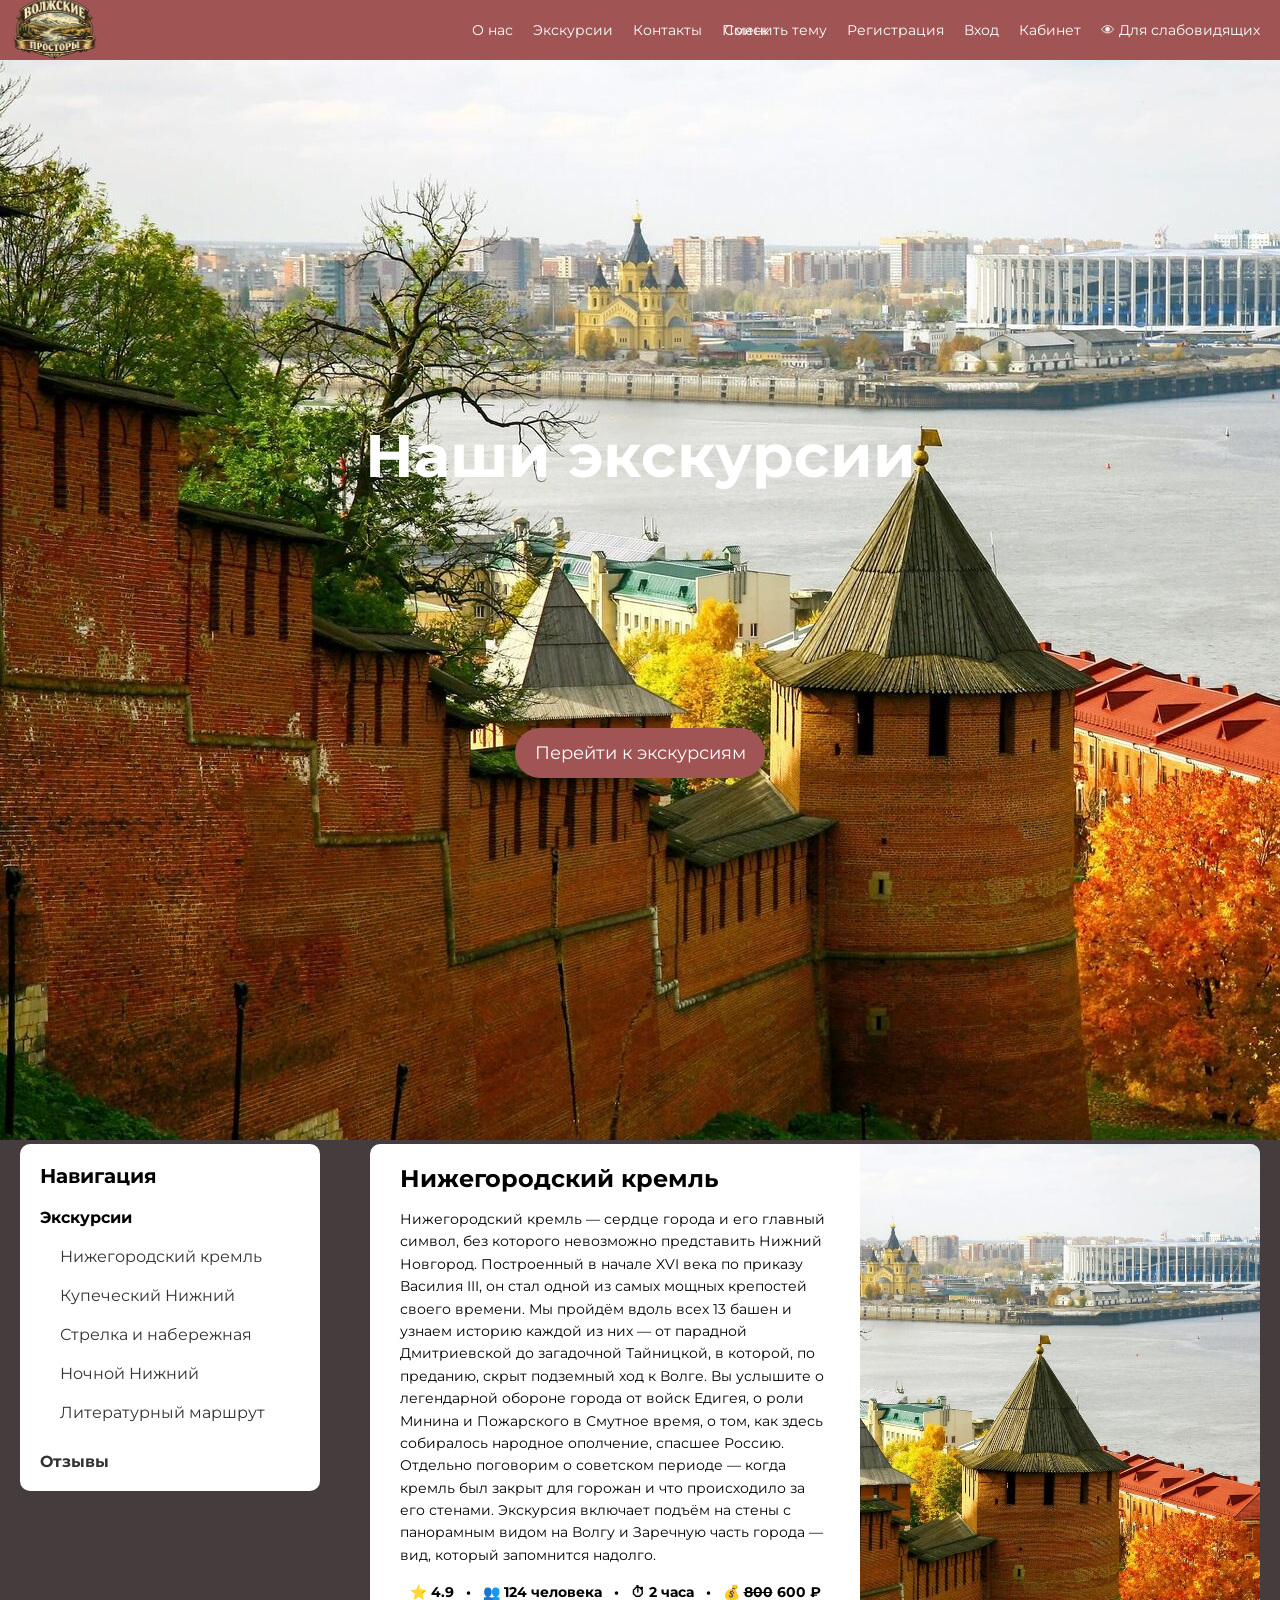
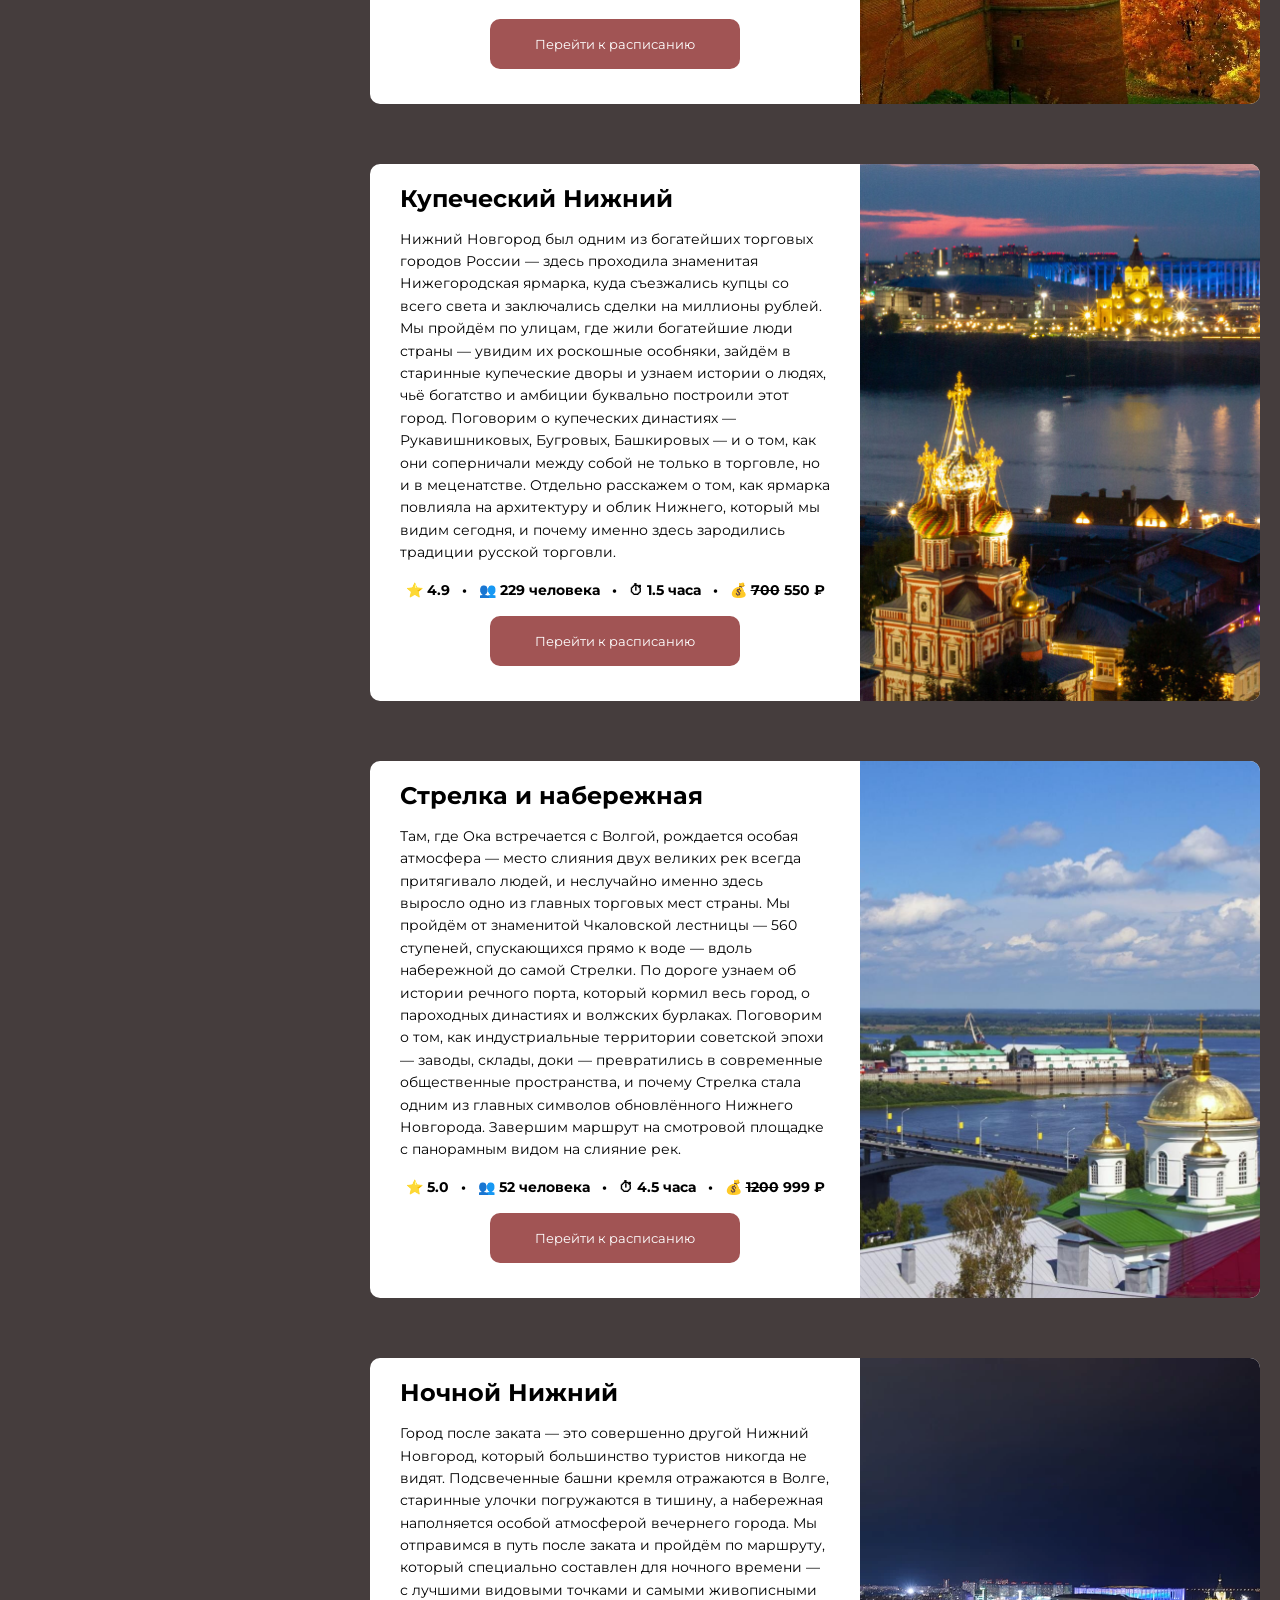
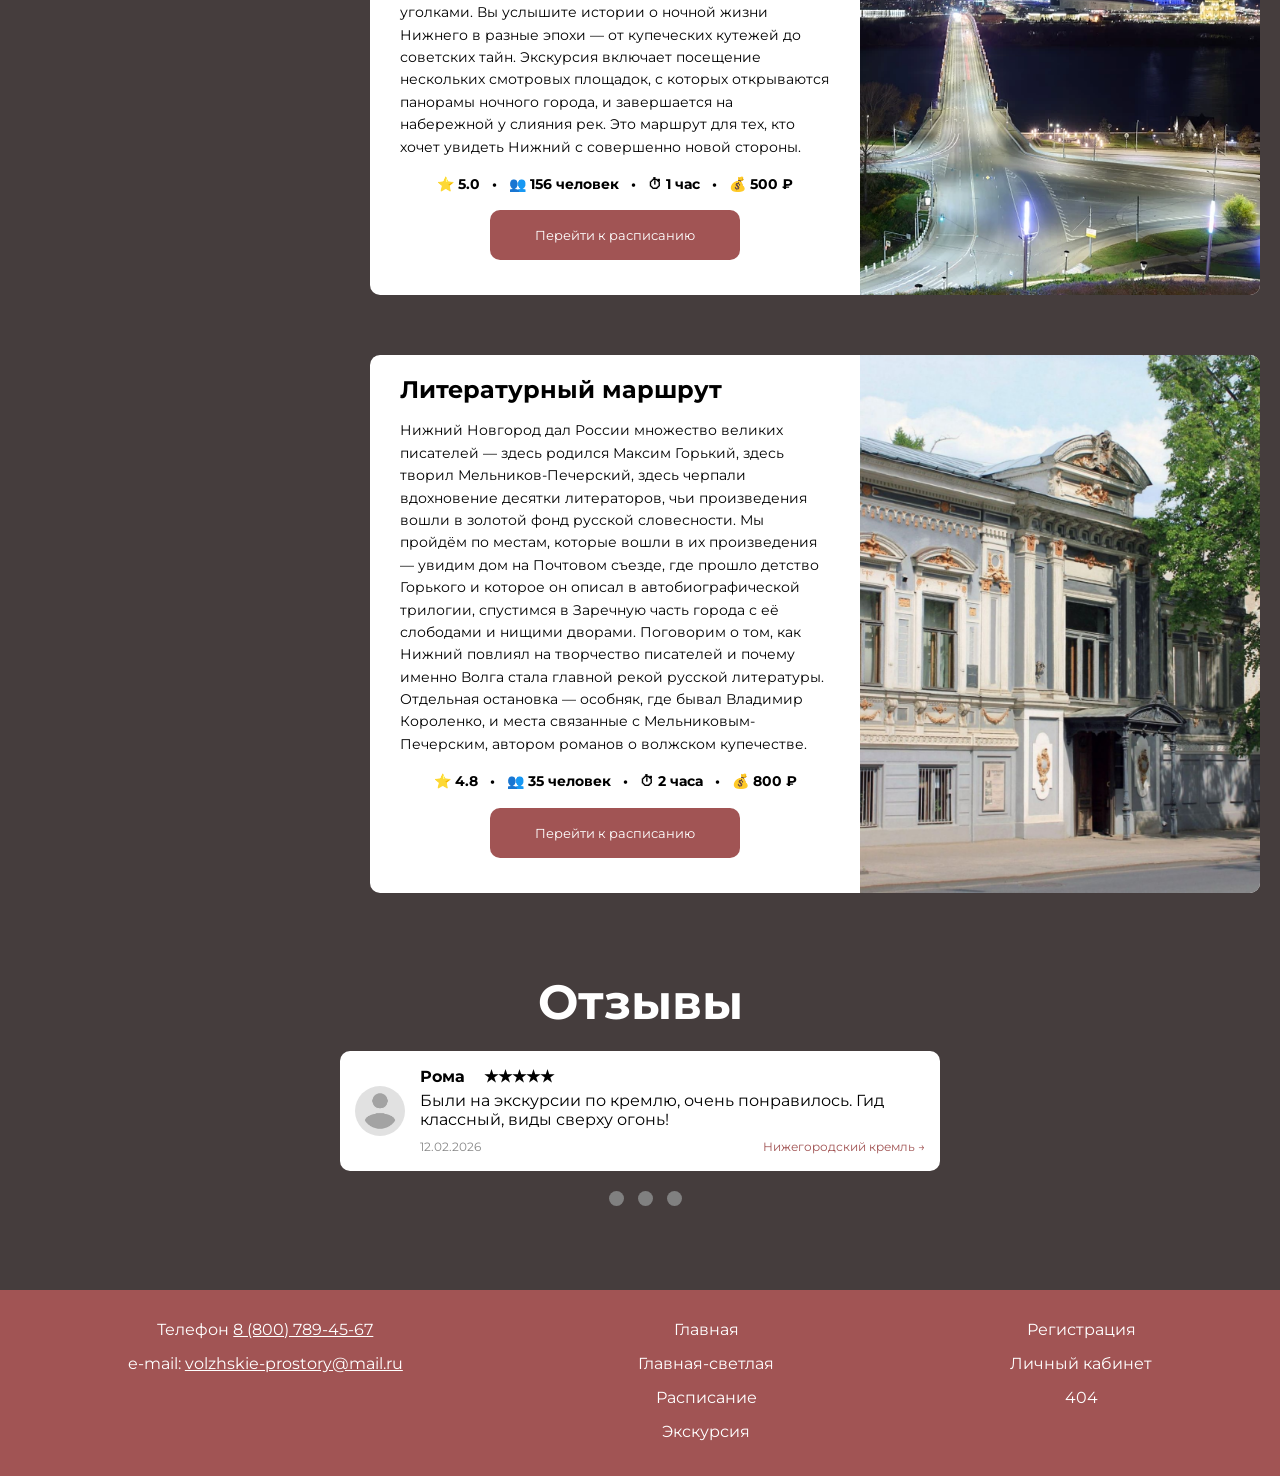
==== tour.html @ debf5abe "Картинки, стили, горящие путевки, версия для слабовидящих" ====
<!DOCTYPE html>
<html lang="ru">

<head>
    <meta charset="UTF-8">
    <meta name="viewport" content="width=device-width, initial-scale=1.0">
    <title>Экскурсии — Волжские просторы</title>
    <link rel="stylesheet" href="css/style.css">
    <link rel="stylesheet" href="css/header.css">
    <link rel="stylesheet" href="css/footer.css">
    <link rel="stylesheet" href="css/tours.css">
    <link rel="stylesheet" href="css/main.css">
    <link rel="stylesheet" href="css/sliders.css">
    <link rel="stylesheet" href="css/responsive.css">
    <link rel="stylesheet" href="css/accessibility.css">
    <link rel="stylesheet" href="css/print.css">
</head>

<body bgcolor="#453d3d">
    <header>
        <div class="headerleft">
            <a class="headerbtn" href="index.html"><img src="img/logo.png" alt="logo" class="logo"></a>
        </div>
        <div class="header_nav">
            <a class="headerbtn" href="index.html#about_us">О нас</a>
            <a class="headerbtn" href="tour.html">Экскурсии</a>
            <a class="headerbtn" href="#contacts">Контакты</a>
            <a class="headerbtn" href="index.html#search">Поиск</a>
        </div>
        <div class="header_right">
            <a class="headerbtn" href="index-light.html">Сменить тему</a>
            <a class="headerbtn" href="registration.html">Регистрация</a>
            <a class="headerbtn" href="login.html">Вход</a>
            <a class="headerbtn" href="account.html">Кабинет</a>
            <a class="headerbtn accessible_btn" href="#" onclick="toggleAccessibility(); return false;">👁 Для слабовидящих</a>
        </div>
        <a class="burger_btn" href="#" onclick="toggleMenu(); return false;">☰</a>
    </header>

    <div class="mobile_menu" id="mobile_menu">
        <a href="index.html#about_us">О нас</a>
        <a href="tour.html">Экскурсии</a>
        <a href="#contacts">Контакты</a>
        <a href="index.html#search">Поиск</a>
        <a href="index-light.html">Сменить тему</a>
        <a href="registration.html">Регистрация</a>
        <a href="login.html">Вход</a>
        <a href="account.html">Кабинет</a>
        <a class="accessible_btn_mobile" href="#" onclick="toggleAccessibility(); return false;">👁 Для слабовидящих</a>
    </div>

    <div class="hero">
        <img src="img/2.jpg">
        <h1 class="about">Наши экскурсии</h1>
        <a href="#tours"><button class="to_trips_btn">Перейти к экскурсиям</button></a>
    </div>

    <section id="tours">
        <div class="tours_container">
            <div class="navigation">
                <h3>Навигация</h3>
                <span>Экскурсии</span>
                <a href="#tour1" class="tour_link">Нижегородский кремль</a>
                <a href="#tour2" class="tour_link">Купеческий Нижний</a>
                <a href="#tour3" class="tour_link">Стрелка и набережная</a>
                <a href="#tour4" class="tour_link">Ночной Нижний</a>
                <a href="#tour5" class="tour_link">Литературный маршрут</a>
                <a href="#reviews" class="review_link">Отзывы</a>
            </div>

            <div class="tour_cards">
                <section id="tour1">
                    <div class="tour_card">
                        <div class="text_container">
                            <h2>Нижегородский кремль</h2>
                            <span>Нижегородский кремль — сердце города и его главный символ, без которого невозможно представить Нижний Новгород. Построенный в начале XVI века по приказу Василия III, он стал одной из самых мощных крепостей своего времени. Мы пройдём вдоль всех 13 башен и узнаем историю каждой из них — от парадной Дмитриевской до загадочной Тайницкой, в которой, по преданию, скрыт подземный ход к Волге. Вы услышите о легендарной обороне города от войск Едигея, о роли Минина и Пожарского в Смутное время, о том, как здесь собиралось народное ополчение, спасшее Россию. Отдельно поговорим о советском периоде — когда кремль был закрыт для горожан и что происходило за его стенами. Экскурсия включает подъём на стены с панорамным видом на Волгу и Заречную часть города — вид, который запомнится надолго.</span>
                            <div class="tour_info">
                                <span>⭐ 4.9</span>
                                <span>•</span>
                                <span>👥 124 человека</span>
                                <span>•</span>
                                <span>⏱ 2 часа</span>
                                <span>•</span>
                                <span>💰 <s>800</s> 600 ₽</span>
                            </div>
                            <div class="btn_container">
                                <a href="schedule.html"><button>Перейти к расписанию</button></a>
                            </div>
                        </div>
                        <div class="img_container">
                            <img src="img/2.jpg">
                        </div>
                    </div>
                    <div class="print_review">
                        <p><b>Отзыв:</b></p>
                        <p>«Потрясающая экскурсия по кремлю! Гид рассказывал так увлекательно, что два часа пролетели незаметно. Особенно впечатлил подъём на стены — вид на Волгу просто невероятный.» — Анна Петрова, 12.02.2026</p>
                    </div>
                </section>
                <section id="tour2">
                    <div class="tour_card">
                        <div class="text_container">
                            <h2>Купеческий Нижний</h2>
                            <span>Нижний Новгород был одним из богатейших торговых городов России — здесь проходила знаменитая Нижегородская ярмарка, куда съезжались купцы со всего света и заключались сделки на миллионы рублей. Мы пройдём по улицам, где жили богатейшие люди страны — увидим их роскошные особняки, зайдём в старинные купеческие дворы и узнаем истории о людях, чьё богатство и амбиции буквально построили этот город. Поговорим о купеческих династиях — Рукавишниковых, Бугровых, Башкировых — и о том, как они соперничали между собой не только в торговле, но и в меценатстве. Отдельно расскажем о том, как ярмарка повлияла на архитектуру и облик Нижнего, который мы видим сегодня, и почему именно здесь зародились традиции русской торговли.</span>
                            <div class="tour_info">
                                <span>⭐ 4.9</span>
                                <span>•</span>
                                <span>👥 229 человека</span>
                                <span>•</span>
                                <span>⏱ 1.5 часа</span>
                                <span>•</span>
                                <span>💰 <s>700</s> 550 ₽</span>
                            </div>
                            <div class="btn_container">
                                <a href="schedule.html"><button>Перейти к расписанию</button></a>
                            </div>
                        </div>
                        <div class="img_container">
                            <img src="img/3.jpg">
                        </div>
                    </div>
                    <div class="print_review">
                        <p><b>Отзыв:</b></p>
                        <p>«Очень понравилась экскурсия «Купеческий Нижний». Узнал много нового о купеческих династиях, было интересно гулять по старинным улочкам.» — Дмитрий Козлов, 28.01.2026</p>
                    </div>
                </section>
                <section id="tour3">
                    <div class="tour_card">
                        <div class="text_container">
                            <h2>Стрелка и набережная</h2>
                            <span>Там, где Ока встречается с Волгой, рождается особая атмосфера — место слияния двух великих рек всегда притягивало людей, и неслучайно именно здесь выросло одно из главных торговых мест страны. Мы пройдём от знаменитой Чкаловской лестницы — 560 ступеней, спускающихся прямо к воде — вдоль набережной до самой Стрелки. По дороге узнаем об истории речного порта, который кормил весь город, о пароходных династиях и волжских бурлаках. Поговорим о том, как индустриальные территории советской эпохи — заводы, склады, доки — превратились в современные общественные пространства, и почему Стрелка стала одним из главных символов обновлённого Нижнего Новгорода. Завершим маршрут на смотровой площадке с панорамным видом на слияние рек.</span>
                            <div class="tour_info">
                                <span>⭐ 5.0</span>
                                <span>•</span>
                                <span>👥 52 человека</span>
                                <span>•</span>
                                <span>⏱ 4.5 часа</span>
                                <span>•</span>
                                <span>💰 <s>1200</s> 999 ₽</span>
                            </div>
                            <div class="btn_container">
                                <a href="schedule.html"><button>Перейти к расписанию</button></a>
                            </div>
                        </div>
                        <div class="img_container">
                            <img src="img/1.jpeg">
                        </div>
                    </div>
                    <div class="print_review">
                        <p><b>Отзыв:</b></p>
                        <p>«Невероятная прогулка! Стрелка оставила незабываемые впечатления, особенно панорама на слияние рек.» — Елена Смирнова, 05.03.2026</p>
                    </div>
                </section>
                <section id="tour4">
                    <div class="tour_card">
                        <div class="text_container">
                            <h2>Ночной Нижний</h2>
                            <span>Город после заката — это совершенно другой Нижний Новгород, который большинство туристов никогда не видят. Подсвеченные башни кремля отражаются в Волге, старинные улочки погружаются в тишину, а набережная наполняется особой атмосферой вечернего города. Мы отправимся в путь после заката и пройдём по маршруту, который специально составлен для ночного времени — с лучшими видовыми точками и самыми живописными уголками. Вы услышите истории о ночной жизни Нижнего в разные эпохи — от купеческих кутежей до советских тайн. Экскурсия включает посещение нескольких смотровых площадок, с которых открываются панорамы ночного города, и завершается на набережной у слияния рек. Это маршрут для тех, кто хочет увидеть Нижний с совершенно новой стороны.</span>
                            <div class="tour_info">
                                <span>⭐ 5.0</span>
                                <span>•</span>
                                <span>👥 156 человек</span>
                                <span>•</span>
                                <span>⏱ 1 час</span>
                                <span>•</span>
                                <span>💰 500 ₽</span>
                            </div>
                            <div class="btn_container">
                                <a href="schedule.html"><button>Перейти к расписанию</button></a>
                            </div>
                        </div>
                        <div class="img_container">
                            <img src="img/4.webp">
                        </div>
                    </div>
                    <div class="print_review">
                        <p><b>Отзыв:</b></p>
                        <p>«Ночная экскурсия — это нечто особенное! Город в подсветке выглядит волшебно.» — Елена Смирнова, 05.03.2026</p>
                    </div>
                </section>
                <section id="tour5">
                    <div class="tour_card">
                        <div class="text_container">
                            <h2>Литературный маршрут</h2>
                            <span>Нижний Новгород дал России множество великих писателей — здесь родился Максим Горький, здесь творил Мельников-Печерский, здесь черпали вдохновение десятки литераторов, чьи произведения вошли в золотой фонд русской словесности. Мы пройдём по местам, которые вошли в их произведения — увидим дом на Почтовом съезде, где прошло детство Горького и которое он описал в автобиографической трилогии, спустимся в Заречную часть города с её слободами и нищими дворами. Поговорим о том, как Нижний повлиял на творчество писателей и почему именно Волга стала главной рекой русской литературы. Отдельная остановка — особняк, где бывал Владимир Короленко, и места связанные с Мельниковым-Печерским, автором романов о волжском купечестве.</span>
                            <div class="tour_info">
                                <span>⭐ 4.8</span>
                                <span>•</span>
                                <span>👥 35 человек</span>
                                <span>•</span>
                                <span>⏱ 2 часа</span>
                                <span>•</span>
                                <span>💰 800 ₽</span>
                            </div>
                            <div class="btn_container">
                                <a href="schedule.html"><button>Перейти к расписанию</button></a>
                            </div>
                        </div>
                        <div class="img_container">
                            <img src="img/5.jpeg">
                        </div>
                    </div>
                    <div class="print_review">
                        <p><b>Отзыв:</b></p>
                        <p>«Прекрасный маршрут для любителей литературы! Чувствуешь историю на каждом шагу.» — Дмитрий Козлов, 28.01.2026</p>
                    </div>
                </section>
            </div>
        </div>
    </section>

    <section id="reviews">
        <div class="reviews">
            <h1>Отзывы</h1>
            <div class="reviews_slider">
                <input type="radio" name="reviews_radio" id="review1" class="slider_radio" checked>
                <input type="radio" name="reviews_radio" id="review2" class="slider_radio">
                <input type="radio" name="reviews_radio" id="review3" class="slider_radio">
                <div class="reviews_slides">
                    <div class="review_slide">
                        <img src="img/avatar.jpg" alt="Аватар">
                        <div class="review_text">
                            <div class="review_header">
                                <span>Рома</span>
                                <span>★★★★★</span>
                            </div>
                            <span>Были на экскурсии по кремлю, очень понравилось. Гид классный, виды сверху огонь!</span>
                            <div class="review_footer">
                                <span class="review_date">12.02.2026</span>
                                <a href="#tour1">Нижегородский кремль →</a>
                            </div>
                        </div>
                    </div>
                    <div class="review_slide">
                        <img src="img/avatar.jpg" alt="Аватар">
                        <div class="review_text">
                            <div class="review_header">
                                <span>Дима</span>
                                <span>★★★★☆</span>
                            </div>
                            <span>Ходили на «Купеческий Нижний». Прикольно было по старым улицам гулять. Хочу ещё на ночную.</span>
                            <div class="review_footer">
                                <span class="review_date">28.01.2026</span>
                                <a href="#tour2">Купеческий Нижний →</a>
                            </div>
                        </div>
                    </div>
                    <div class="review_slide">
                        <img src="img/avatar.jpg" alt="Аватар">
                        <div class="review_text">
                            <div class="review_header">
                                <span>Егор</span>
                                <span>★★★★★</span>
                            </div>
                            <span>Ночная экскурсия топ! Город в подсветке вообще другой. Точно ещё приду.</span>
                            <div class="review_footer">
                                <span class="review_date">05.03.2026</span>
                                <a href="#tour4">Ночной Нижний →</a>
                            </div>
                        </div>
                    </div>
                </div>
                <div class="controls">
                    <label for="review1"></label>
                    <label for="review2"></label>
                    <label for="review3"></label>
                </div>
            </div>
        </div>
    </section>

    <section id="contacts">
        <footer>
            <div class="footer_container">
                <div class="footer_column1">
                    <span>Телефон <a href="tel:88007894567" style="color:white">8 (800) 789-45-67</a></span>
                    <span>e-mail: <a href="mailto:volzhskie-prostory@mail.ru" style="color:white">volzhskie-prostory@mail.ru</a></span>
                </div>
                <div class="footer_column2">
                    <a href="index.html">Главная</a>
                    <a href="index-light.html">Главная-светлая</a>
                    <a href="schedule.html">Расписание</a>
                    <a href="tour.html">Экскурсия</a>
                </div>
                <div class="footer_column3">
                    <a href="registration.html">Регистрация</a>
                    <a href="account.html">Личный кабинет</a>
                    <a href="404.html">404</a>
                </div>
            </div>
        </footer>
    </section>
    <script src="js/accessibility.js"></script>
    <script src="js/mobile_menu.js"></script>
</body>

</html>
---- css/style.css ----
@font-face {
  font-family: 'Montserrat';
  src: url('../fonts/Montserrat-Regular.ttf') format('truetype');
  font-weight: 400;
}

@font-face {
  font-family: 'Montserrat';
  src: url('../fonts/Montserrat-Bold.ttf') format('truetype');
  font-weight: 700;
}

html {
  scroll-behavior: smooth;
}

* {
  box-sizing: border-box;
  margin: 0;
  padding: 0;
}

body {
  font-family: 'Montserrat', sans-serif;
  font-weight: 400;
  background-color: #453d3d;
}

button {
  background-color: rgb(161, 84, 84);
  border-radius: 10px;
  height: 50px;
  width: 290px;
  color: white;
  border: 0;
  cursor: pointer;
  font-family: 'Montserrat', sans-serif;
  transition: background-color 0.3s;
}

button:hover {
  background-color: #c0392b;
}

h1 {
  color: white;
  font-size: 48px;
  text-align: center;
}

a {
  transition: opacity 0.3s;
}

a:hover {
  opacity: 0.8;
}
---- css/header.css ----
header {
  display: flex;
  justify-content: space-between;
  align-items: center;
  background-color: rgb(161, 84, 84);
  height: 60px;
  width: 100%;
  padding: 0 10px;
  position: sticky;
  top: 0;
  z-index: 100;
}

header .headerbtn:first-child {
  margin-left: -30px;
}

.headerbtn {
  border: none;
  color: white;
  cursor: pointer;
  margin-left: 10px;
  margin-right: 10px;
  text-decoration: none;
  font-size: 14px;
}


.header_nav {
  position: absolute;
  left: 50%;
  transform: translateX(-50%);
  display: flex;
  align-items: center;
}

.header_right {
  display: flex;
  align-items: center;
}

.burger_btn {
  display: none;
  color: white;
  font-size: 28px;
  text-decoration: none;
  padding: 5px 10px;
}

.mobile_menu {
  display: none;
  flex-direction: column;
  background-color: rgb(161, 84, 84);
  padding: 15px 20px;
  position: sticky;
  top: 60px;
  z-index: 99;
}

.mobile_menu.open {
  display: flex;
}

.mobile_menu a {
  color: white;
  text-decoration: none;
  padding: 10px 0;
  border-bottom: 1px solid rgba(255, 255, 255, 0.2);
}

header img {
  margin-top: 2px;
  width: 150px;
  height: 100px;
}
---- css/footer.css ----
footer {
  background-color: rgb(161, 84, 84);
  color: white;
  padding: 10px;
  width: 100%;
}

.footer_container {
  padding-top: 20px;
  padding-bottom: 20px;
  text-align: center;
  display: flex;
  justify-content: space-around;
}

.footer_column1 {
  display: flex;
  flex-direction: column;
  justify-content: flex-start;
  gap: 15px;
  margin-bottom: 5px;
}

.footer_column2 {
  display: flex;
  flex-direction: column;
  justify-content: flex-start;
  gap: 15px;
  margin-bottom: 5px;
}

.footer_column2 a {
  color: white;
  text-decoration: none;
}

.footer_column2 a:hover {
  text-decoration: underline;
}

.footer_column3 {
  display: flex;
  flex-direction: column;
  justify-content: flex-start;
  gap: 15px;
  margin-bottom: 5px;
}

.footer_column3 a {
  color: white;
  text-decoration: none;
}

.footer_column3 a:hover {
  text-decoration: underline;
}
---- css/tours.css ----
.tours_container {
    display: flex;
    gap: 50px;
    width: 100%;
    padding: 0 20px;
}

.navigation {
    display: flex;
    flex-direction: column;
    gap: 20px;
    text-align: left;
    border-radius: 10px;
    width: 300px;
    min-width: 250px;
    background-color: white;
    position: sticky;
    top: 80px;
    padding: 20px;
    height: fit-content;
}

.navigation h3 {
    font-size: 20px;
    font-weight: bold;
}

.navigation span {
    font-size: 16px;
    font-weight: bold;
}

.tour_link {
    text-decoration: none;
    margin-left: 20px;
    color: #333;
}

.tour_link:hover {
    color: rgb(161, 84, 84);
}

.review_link {
    text-decoration: none;
    margin-top: 10px;
    font-size: 16px;
    font-weight: bold;
    color: #333;
}

.tour_cards {
    display: flex;
    flex-direction: column;
    flex: 1;
    gap: 60px;
}

.tour_card {
    display: flex;
    flex-direction: row;
    background-color: white;
    border-radius: 10px;
    overflow: hidden;
}

.tour_card img {
    height: 100%;
    width: 400px;
    object-fit: cover;
    flex-shrink: 0;
}

.text_container h2 {
    margin-bottom: 15px;
}

.text_container {
    display: flex;
    flex-direction: column;
    flex: 1;
    padding: 20px 30px;
}

.text_container span {
    font-size: 14px;
    line-height: 1.6;
}

.tour_info {
    display: flex;
    flex-direction: row;
    justify-content: center;
    gap: 12px;
    margin-top: 15px;
    font-weight: bold;
    font-size: 14px;
}

.btn_container {
    display: flex;
    flex-direction: row;
    justify-content: center;
    gap: 50px;
    margin-top: auto;
    margin-bottom: 15px;
    padding-top: 15px;
}

.btn_container button {
    width: 250px;
}

.img_container {
    margin-left: auto;
}
---- css/main.css ----
.hero {
    position: relative;
}

.hero h1 {
    color: white;
    position: absolute;
    font-size: 60px;
    top: 50%;
    left: 50%;
    transform: translate(-50%, -180%);
    width: 80%;
    padding: 20px;
    text-align: center;
}

.hero_logo {
    position: absolute;
    top: 35%;
    left: 50%;
    transform: translate(-50%, -60%);
    width: 50%;
    height: auto;
    z-index: 2;
    filter: none;
}

.hero span {
    color: white;
    position: absolute;
    font-size: 22px;
    top: 50%;
    left: 50%;
    transform: translate(-50%, -60%);
    width: 70%;
    padding: 20px;
    text-align: center;
    animation: fadeUp 1s ease 0.3s both;
}

.hero div {
    display: flex;
    gap: 50px;
    color: white;
    position: absolute;
    font-size: 22px;
    top: 70%;
    left: 50%;
    transform: translate(-50%, 60%);
    width: 70%;
    text-align: center;
    justify-content: center;
    font-weight: 700;
}

.hero_background {
    filter: brightness(40%);
    width: 100%;
    height: calc(100vh - 60px);
    object-fit: cover;
}

.to_trips_btn {
    position: absolute;
    top: 57%;
    left: 50%;
    transform: translate(-50%, 100%);
    background-color: rgb(161, 84, 84);
    border-radius: 30px;
    border: none;
    font-size: large;
    color: white;
    height: 50px;
    width: 250px;
}

.about_us h1 {
    font-size: 48px;
    color: white;
    text-align: center;
    margin-bottom: 30px;
}

#about_us {
    padding: 60px 0;
}

.about_us_content {
    display: flex;
    flex-direction: column;
    align-items: center;
    gap: 30px;
    max-width: 1200px;
    margin: 0 auto;
    padding: 0 20px;
}

.about_us_img {
    width: 100%;
}

.about_us_img img {
    width: 100%;
    height: 350px;
    object-fit: cover;
    border-radius: 16px;
}

.about_us_container {
    display: flex;
    justify-content: center;
    gap: 30px;
    flex-wrap: wrap;
    width: 100%;
}

.about_us_card {
    display: flex;
    flex-direction: column;
    gap: 20px;
    text-align: center;
    width: 250px;
    background: rgba(255, 255, 255, 0.05);
    border: 1px solid rgba(255, 255, 255, 0.15);
    border-radius: 16px;
    color: white;
    padding: 30px;
    transition: transform 0.3s;
}

.about_us_card:hover {
    transform: translateY(-5px);
}

.about_us_card h2 {
    font-size: 20px;
    width: 100%;
    text-align: center;
}

.welcome_section {
    max-width: 900px;
    margin: 0 auto;
    padding: 60px 30px;
    text-align: center;
    color: white;
}

#hot_trips {
    padding: 60px 0;
}

#trips {
    padding: 60px 0;
}

.welcome_section h1 {
    margin-bottom: 25px;
}

.welcome_section p {
    font-size: 16px;
    line-height: 1.8;
    color: rgba(255, 255, 255, 0.85);
}

.trips_container {
    display: grid;
    grid-template-columns: repeat(3, 1fr);
    gap: 30px;
    max-width: 1100px;
    margin: 50px auto 100px;
    padding: 0 20px;
}

.trips_container img {
    height: 200px;
    width: 100%;
    object-fit: cover;
    border-radius: 10px 10px 0 0;
}

.trip_card {
    display: flex;
    flex-direction: column;
    background: rgba(255, 255, 255, 0.05);
    border: 1px solid rgba(255, 255, 255, 0.15);
    border-radius: 10px;
    color: white;
    padding: 5px;
    transition: transform 0.3s;
}

.trip_card:hover {
    transform: translateY(-5px);
}

.trip_card h2 {
    padding: 10px;
    font-size: 18px;
}

.trip_card span {
    padding: 10px;
    font-size: 14px;
}

.trip_card a {
    margin-top: auto;
}

.trip_card button {
    width: 100%;
    border-radius: 0 0 10px 10px;
}

.card_info {
    display: flex;
    gap: 20px;
    padding: 10px;
    font-weight: bold;
    font-size: 14px;
    margin-top: auto;
}

.search_section {
    max-width: 700px;
    margin: 0 auto;
    padding: 60px 20px;
    text-align: center;
}

#reviews {
    padding: 20px 0;
}

#auth {
    padding: 20px 0;
}

#subscribe {
    padding: 20px 0;
}

.search_section h1 {
    margin-bottom: 30px;
}

.search_form {
    display: flex;
    gap: 10px;
    justify-content: center;
}

.search_form input {
    flex: 1;
    height: 50px;
    border-radius: 10px;
    border: none;
    padding: 0 15px;
    font-size: 16px;
    font-family: 'Montserrat', sans-serif;
}

.search_form button {
    width: 150px;
}

.auth_section {
    max-width: 400px;
    margin: 0 auto;
    padding: 60px 20px;
    text-align: center;
}

.auth_section h1 {
    margin-bottom: 25px;
    font-size: 32px;
}

.auth_form {
    background: linear-gradient(135deg, rgb(161, 84, 84) 100%, rgb(254, 219, 219) 10%);
    border-radius: 20px;
    padding: 30px;
    border: 1px solid rgba(0, 0, 0, 0.3);
}

.auth_form input {
    width: 100%;
    height: 40px;
    margin-top: 15px;
    font-size: 16px;
    border: none;
    border-radius: 5px;
    padding-left: 10px;
    font-family: 'Montserrat', sans-serif;
}

.auth_form .submit_btn {
    margin-top: 20px;
    height: 45px;
    width: 100%;
    border-radius: 7px;
    display: block;
    cursor: pointer;
}

.forgot_link {
    display: block;
    margin-top: 15px;
    color: white;
    font-size: 14px;
}

.subscribe_section {
    max-width: 500px;
    margin: 0 auto;
    padding: 60px 20px;
    text-align: center;
    color: white;
}

.subscribe_section h1 {
    margin-bottom: 10px;
    font-size: 32px;
}

.subscribe_section>p {
    color: rgba(255, 255, 255, 0.7);
    margin-bottom: 25px;
}

.subscribe_form {
    display: flex;
    flex-direction: column;
    gap: 15px;
    align-items: center;
}

.subscribe_form input[type="email"] {
    width: 100%;
    height: 45px;
    border-radius: 10px;
    border: none;
    padding: 0 15px;
    font-size: 16px;
    font-family: 'Montserrat', sans-serif;
}

.subscribe_checkbox {
    display: flex;
    align-items: center;
    gap: 10px;
    font-size: 13px;
}

.subscribe_checkbox input {
    width: 18px;
    height: 18px;
}

.subscribe_form .submit_btn {
    width: 200px;
    height: 45px;
    border-radius: 10px;
}

.slider_rating {
    font-size: 14px;
    margin-top: 5px;
    margin-bottom: 10px;
}

.review_footer {
    display: flex;
    justify-content: space-between;
    align-items: center;
    margin-top: 5px;
    font-size: 12px;
}

.review_date {
    color: #888;
}

.review_footer a {
    color: rgb(161, 84, 84);
    text-decoration: none;
    font-size: 12px;
}

.review_footer a:hover {
    text-decoration: underline;
}
---- css/sliders.css ----
.hot_trips h1 {
    font-size: 48px;
    color: white;
    text-align: center;
}

.hot_trips_slider {
    width: 900px;
    max-width: 100%;
    margin: 0 auto;
    overflow: hidden;
}

.hot_trips_slides {
    display: flex;
    width: 300%;
    transition: transform 1s ease;
}

.hot_trips_slide {
    width: calc(100% / 6);
    flex-shrink: 0;
}

.hot_trips_slide img {
    height: 540px;
    width: 100%;
    object-fit: cover;
    display: block;
}

.hot_trip_block {
    display: flex;
    flex-direction: column;
    align-items: flex-start;
    background: white;
    height: 540px;
    padding: 40px;
    color: black;
    box-sizing: border-box;
    width: calc(100% / 6);
    flex-shrink: 0;
}

.hot_trip_block button {
    background-color: rgb(161, 84, 84);
    border-radius: 10px;
    height: 50px;
    width: 200px;
    color: white;
}

.hot_trip_block h2 {
    margin-bottom: 10px;
    font-size: 22px;
}

.hot_trip_block a {
    margin-top: auto;
}

.hot_trip_block p {
    margin-top: 10px;
    margin-bottom: 10px;
    line-height: 1.6;
    font-size: 14px;
}

.hot_section {
    display: flex;
    flex-direction: column;
    align-items: center;
    gap: 12px;
    margin-bottom: 30px;
}

.hot_section span {
    color: white;
    font-weight: bold;
    font-size: 20px;
}

.hot_badge {
    background: linear-gradient(90deg, #c0392b, #e74c3c);
    color: white;
    padding: 8px 50px;
    width: auto;
    margin-bottom: 10px;
    border-radius: 20px;
    font-size: 50px;
    font-weight: bold;
}

.timer_block {
    display: flex;
    margin-top: 20px;
    align-items: center;
    gap: 12px;
}

.timer_label {
    font-size: 14px;
    color: rgba(255,255,255,0.7);
}

.timer_digits {
    display: flex;
    align-items: center;
    gap: 6px;
}

.timer_unit {
    display: flex;
    flex-direction: column;
    align-items: center;
    background: rgba(255,255,255,0.1);
    border-radius: 8px;
    padding: 8px 14px;
    min-width: 50px;
}

.timer_unit span:first-child {
    font-size: 28px;
    font-weight: bold;
    color: white;
    line-height: 1;
}

.timer_unit_label {
    font-size: 8px;
    color: rgba(255,255,255,0.6);
    margin-top: 2px;
}

.timer_sep {
    font-size: 24px;
    font-weight: bold;
    color: white;
    margin-bottom: 12px;
}

.slider_radio {
    display: none;
}

#hot_trips_slide1:checked ~ .hot_trips_slides {
    transform: translateX(0%);
}

#hot_trips_slide2:checked ~ .hot_trips_slides {
    transform: translateX(-33.33%);
}

#hot_trips_slide3:checked ~ .hot_trips_slides {
    transform: translateX(-66.66%);
}

.reviews {
    display: flex;
    flex-direction: column;
    padding: 60px 0;
}

.reviews h1 {
    font-size: 48px;
    color: white;
    text-align: center;
    margin-bottom: 20px;
}

.reviews_slider {
    width: 600px;
    max-width: 100%;
    margin: 0 auto;
    overflow: hidden;
}

.reviews_slides {
    display: flex;
    width: 300%;
    transition: transform 1s ease;
}

.review_slide {
    display: flex;
    flex-direction: row;
    align-items: center;
    gap: 15px;
    width: calc(100% / 3);
    background-color: white;
    border-radius: 10px;
    min-height: 120px;
    padding: 15px;
    flex-shrink: 0;
    box-sizing: border-box;
}

.review_text {
    display: flex;
    flex-direction: column;
    gap: 5px;
    flex: 1;
}

.review_header span {
    margin-right: 15px;
    font-weight: bold;
}

.review_slide img {
    height: 50px;
    width: 50px;
    border-radius: 50%;
    object-fit: cover;
    flex-shrink: 0;
}

#review1:checked ~ .reviews_slides {
    transform: translateX(0);
}

#review2:checked ~ .reviews_slides {
    transform: translateX(-33.33%);
}

#review3:checked ~ .reviews_slides {
    transform: translateX(-66.66%);
}

.controls {
    text-align: center;
    margin-top: 10px;
}

.controls label {
    display: inline-block;
    width: 15px;
    height: 15px;
    background: grey;
    border-radius: 100%;
    margin-top: 10px;
    margin-left: 10px;
    cursor: pointer;
}

.controls label:hover {
    background: rgb(161, 84, 84);
}
---- css/responsive.css ----
@media screen and (max-width: 796px) {
    .header_nav,
    .header_right {
        display: none;
    }

    .burger_btn {
        display: block;
    }

    .hero h1 {
        font-size: 32px;
        transform: translate(-50%, -120%);
    }

    .hero span {
        font-size: 16px;
        transform: translate(-50%, -50%);
    }

    .hero div {
        font-size: 14px;
        gap: 15px;
        top: 75%;
        left: 50%;
        transform: translate(-50%, 0);
        flex-wrap: wrap;
        justify-content: center;
    }

    .about_us_content {
        flex-direction: column;
        align-items: center;
    }

    .about_us_img img {
        width: 100%;
        max-width: 350px;
        height: 250px;
    }

    .about_us_container {
        flex-direction: column;
        align-items: center;
    }

    .about_us_card {
        width: 90%;
    }

    .trips_container {
        grid-template-columns: 1fr;
        padding: 0 15px;
    }

    .hot_trips_slider {
        width: 100%;
    }

    .hot_trips_slides {
        width: 300%;
    }

    .hot_trip_block {
        padding: 20px;
        height: auto;
        min-height: 300px;
        width: calc(100% / 6);
    }

    .hot_trips_slide {
        width: calc(100% / 6);
    }

    .hot_trips_slide img {
        height: 300px;
        width: 100%;
        object-fit: cover;
    }

    .hot_badge {
        font-size: 28px;
        padding: 8px 25px;
    }

    .hot_section span {
        font-size: 16px;
        text-align: center;
        padding: 0 10px;
    }

    .timer_block {
        flex-direction: column;
    }

    .timer_digits {
        flex-wrap: wrap;
        justify-content: center;
    }

    .reviews_slider {
        width: 100%;
        padding: 0 10px;
        box-sizing: border-box;
    }

    .reviews_slides {
        width: 300%;
    }

    .review_slide {
        flex-direction: column;
        height: auto;
        padding: 15px;
    }

    .search_form {
        flex-direction: column;
    }

    .search_form button {
        width: 100%;
    }

    .tours_container {
        flex-direction: column;
        gap: 20px;
        padding: 0 10px;
    }

    .navigation {
        display: none;
    }

    .tour_card {
        flex-direction: column;
        width: 100%;
        height: auto;
    }

    .tour_card img {
        width: 100%;
        height: 250px;
        object-fit: cover;
    }

    .text_container {
        margin: 10px;
    }

    .schedule_wrapper {
        overflow-x: auto;
    }

    .footer_container {
        flex-direction: column;
        gap: 20px;
        align-items: center;
    }

    .form_container {
        width: 90%;
    }

    .account_section {
        flex-direction: column;
        align-items: center;
    }

    .account_form_container {
        width: 90%;
    }

    .auth_section {
        padding: 40px 15px;
    }

    .subscribe_section {
        padding: 40px 15px;
    }

    .welcome_section {
        padding: 40px 15px;
    }

    .accessible_btn_mobile {
        display: block;
        text-align: center;
        padding: 10px;
        background: rgba(255,255,255,0.1);
        border-radius: 5px;
        margin-top: 5px;
    }

    .schedule_booking {
        flex-direction: column;
        padding: 0 10px;
    }

    .schedule_booking button {
        width: 100%;
    }
}
---- css/accessibility.css ----
body.accessible {
    background-color: #fff !important;
    color: #000 !important;
    font-size: 20px !important;
}

body.accessible * {
    font-size: inherit !important;
    color: #000 !important;
    background-color: #fff !important;
    border-color: #000 !important;
    background-image: none !important;
}

body.accessible header {
    background-color: #000 !important;
}

body.accessible header * {
    color: #fff !important;
    background-color: #000 !important;
}

body.accessible footer {
    background-color: #000 !important;
}

body.accessible footer * {
    color: #fff !important;
    background-color: #000 !important;
}

body.accessible .hero img {
    filter: grayscale(100%) brightness(60%);
}

body.accessible .mobile_menu {
    background-color: #000 !important;
}

body.accessible .mobile_menu a {
    color: #fff !important;
    background-color: #000 !important;
}

body.accessible h1,
body.accessible h2,
body.accessible h3 {
    font-size: 28px !important;
}

body.accessible p,
body.accessible span,
body.accessible a,
body.accessible label,
body.accessible td,
body.accessible th {
    font-size: 20px !important;
}

body.accessible button {
    background-color: #000 !important;
    color: #fff !important;
    font-size: 20px !important;
    border: 2px solid #000 !important;
}

body.accessible input,
body.accessible select {
    font-size: 20px !important;
    border: 2px solid #000 !important;
}

body.accessible .about_us_card,
body.accessible .trip_card,
body.accessible .review_slide,
body.accessible .tour_card {
    border: 2px solid #000 !important;
}

body.accessible .hot_badge {
    background: #000 !important;
    color: #fff !important;
}

body.accessible .accessible_btn {
    text-decoration: underline;
}
---- css/print.css ----
@media print {
    header,
    footer,
    .navigation,
    .controls,
    .slider_radio,
    .btn_container,
    .burger_btn,
    .mobile_menu {
        display: none !important;
    }

    body {
        background-color: white !important;
        color: black !important;
    }

    * {
        color: black !important;
        background: white !important;
    }

    .tour_card {
        border: 1px solid #ccc !important;
        box-shadow: none !important;
    }

    .tour_card img {
        filter: grayscale(100%) !important;
    }

    h1, h2 {
        color: black !important;
    }

    .tour_info span {
        color: black !important;
    }

    .print_review {
        display: block !important;
        border: 1px solid #ccc;
        padding: 15px;
        margin-top: 20px;
    }
}

.print_review {
    display: none;
}
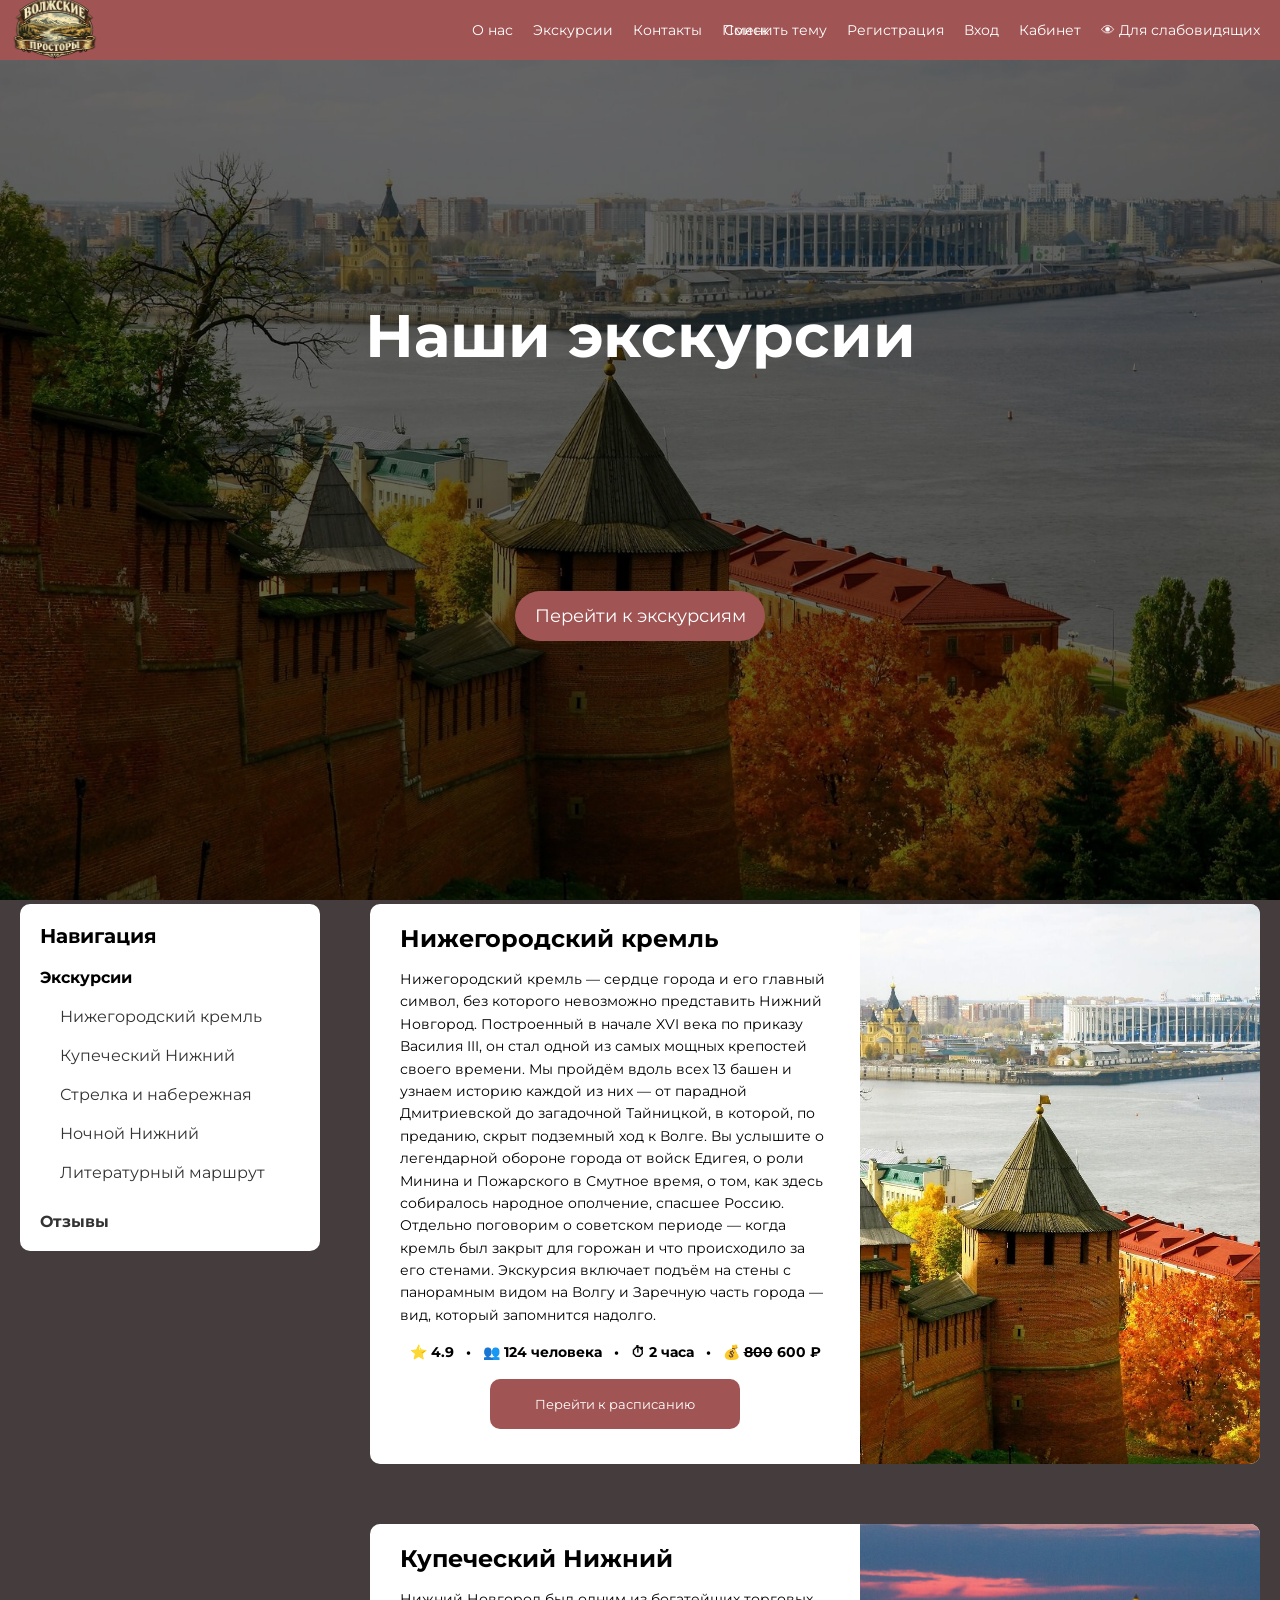
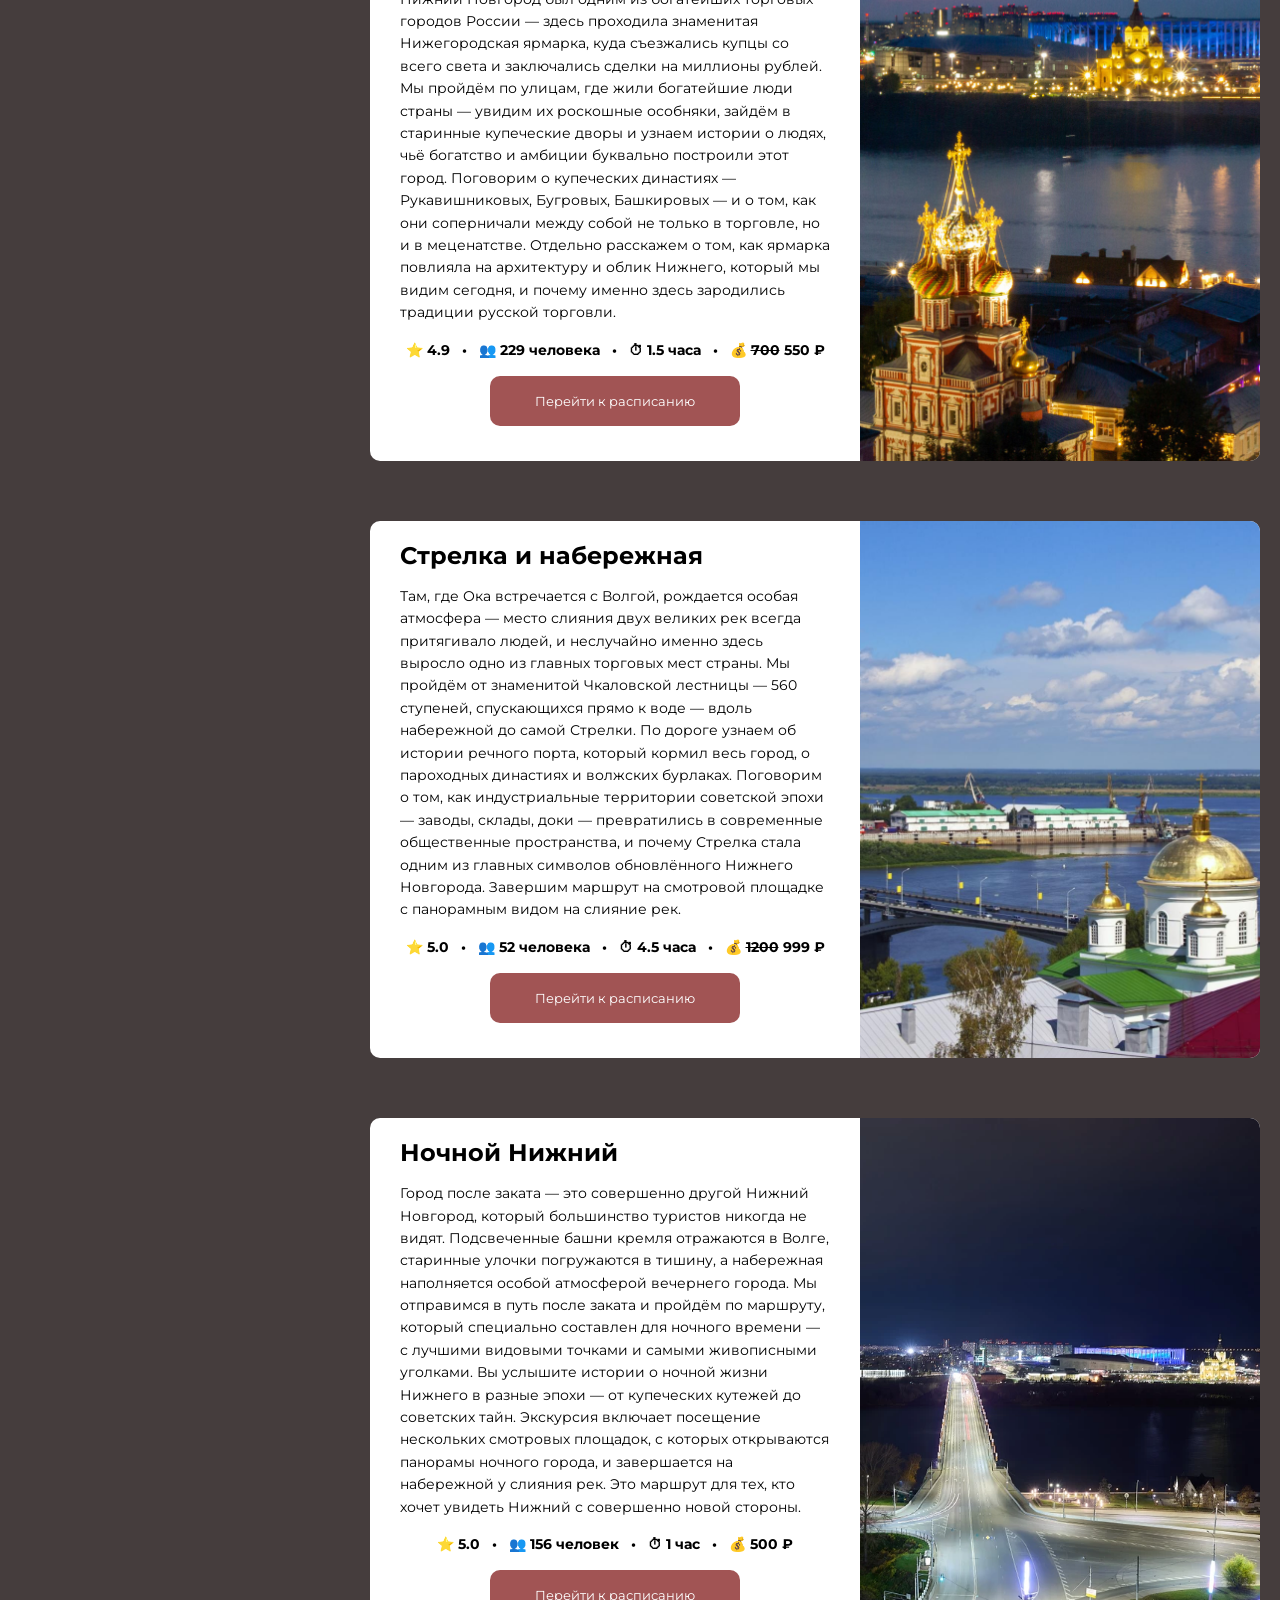
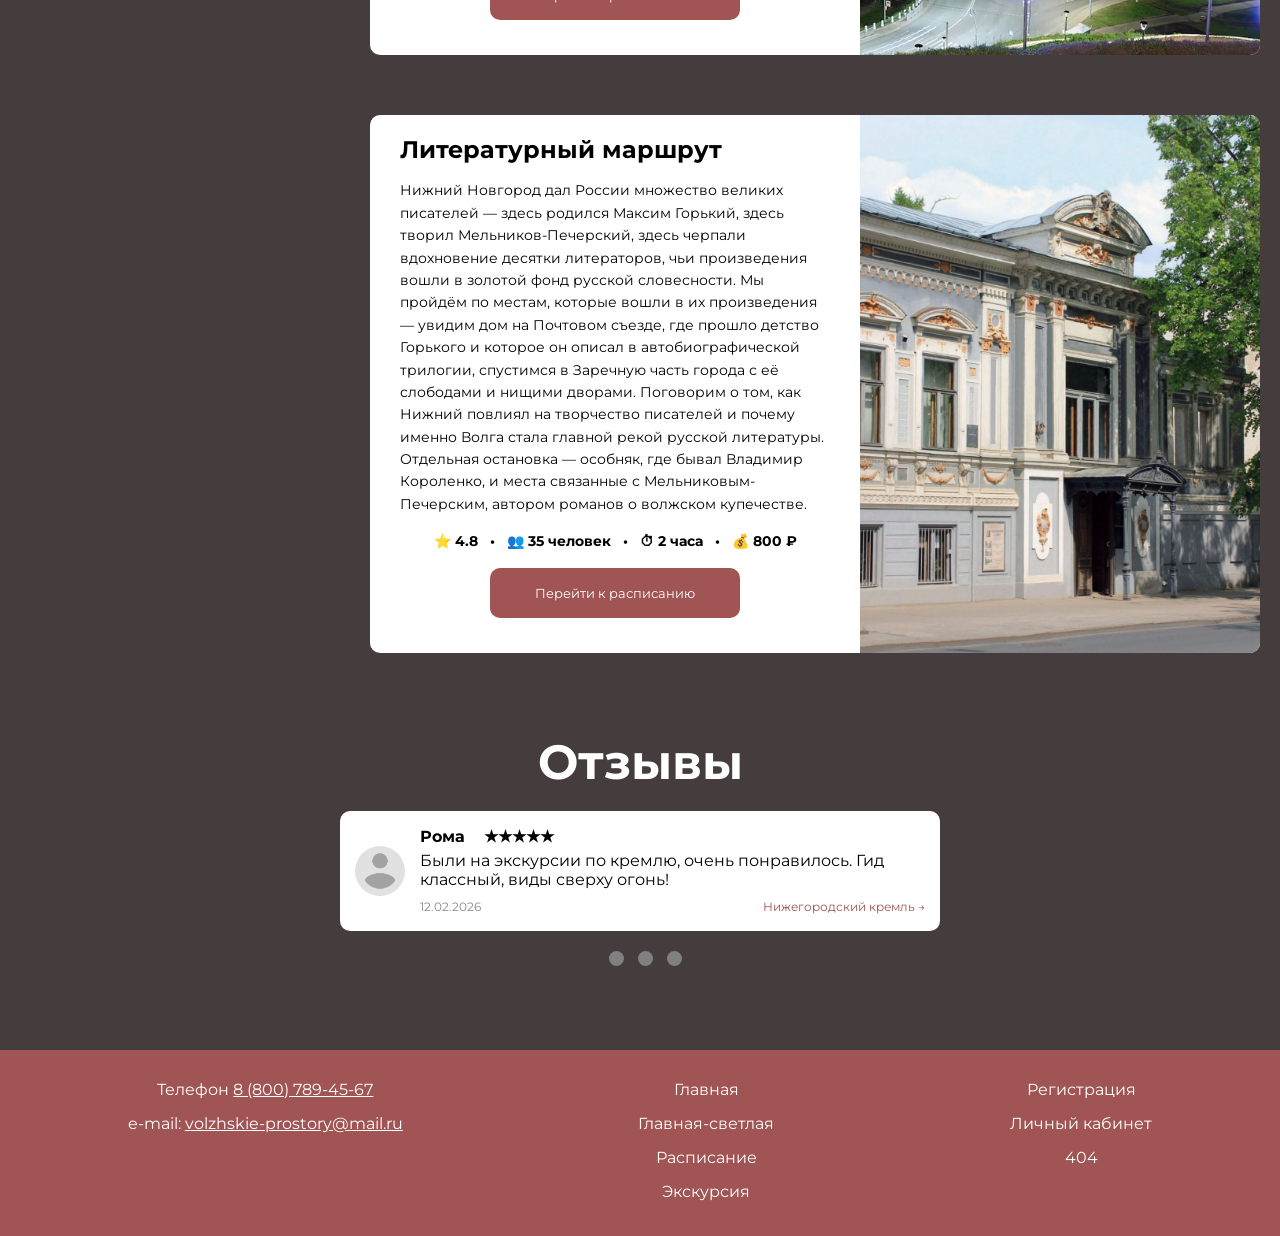
==== commit f9c00249: "tour.html hero background fix" ====
--- a/tour.html
+++ b/tour.html
@@ -32,7 +32,8 @@
             <a class="headerbtn" href="registration.html">Регистрация</a>
             <a class="headerbtn" href="login.html">Вход</a>
             <a class="headerbtn" href="account.html">Кабинет</a>
-            <a class="headerbtn accessible_btn" href="#" onclick="toggleAccessibility(); return false;">👁 Для слабовидящих</a>
+            <a class="headerbtn accessible_btn" href="#" onclick="toggleAccessibility(); return false;">👁 Для
+                слабовидящих</a>
         </div>
         <a class="burger_btn" href="#" onclick="toggleMenu(); return false;">☰</a>
     </header>
@@ -50,7 +51,7 @@
     </div>
 
     <div class="hero">
-        <img src="img/2.jpg">
+        <img src="img/2.jpg" class="hero_background">
         <h1 class="about">Наши экскурсии</h1>
         <a href="#tours"><button class="to_trips_btn">Перейти к экскурсиям</button></a>
     </div>
@@ -73,7 +74,16 @@
                     <div class="tour_card">
                         <div class="text_container">
                             <h2>Нижегородский кремль</h2>
-                            <span>Нижегородский кремль — сердце города и его главный символ, без которого невозможно представить Нижний Новгород. Построенный в начале XVI века по приказу Василия III, он стал одной из самых мощных крепостей своего времени. Мы пройдём вдоль всех 13 башен и узнаем историю каждой из них — от парадной Дмитриевской до загадочной Тайницкой, в которой, по преданию, скрыт подземный ход к Волге. Вы услышите о легендарной обороне города от войск Едигея, о роли Минина и Пожарского в Смутное время, о том, как здесь собиралось народное ополчение, спасшее Россию. Отдельно поговорим о советском периоде — когда кремль был закрыт для горожан и что происходило за его стенами. Экскурсия включает подъём на стены с панорамным видом на Волгу и Заречную часть города — вид, который запомнится надолго.</span>
+                            <span>Нижегородский кремль — сердце города и его главный символ, без которого невозможно
+                                представить Нижний Новгород. Построенный в начале XVI века по приказу Василия III, он
+                                стал одной из самых мощных крепостей своего времени. Мы пройдём вдоль всех 13 башен и
+                                узнаем историю каждой из них — от парадной Дмитриевской до загадочной Тайницкой, в
+                                которой, по преданию, скрыт подземный ход к Волге. Вы услышите о легендарной обороне
+                                города от войск Едигея, о роли Минина и Пожарского в Смутное время, о том, как здесь
+                                собиралось народное ополчение, спасшее Россию. Отдельно поговорим о советском периоде —
+                                когда кремль был закрыт для горожан и что происходило за его стенами. Экскурсия включает
+                                подъём на стены с панорамным видом на Волгу и Заречную часть города — вид, который
+                                запомнится надолго.</span>
                             <div class="tour_info">
                                 <span>⭐ 4.9</span>
                                 <span>•</span>
@@ -93,14 +103,24 @@
                     </div>
                     <div class="print_review">
                         <p><b>Отзыв:</b></p>
-                        <p>«Потрясающая экскурсия по кремлю! Гид рассказывал так увлекательно, что два часа пролетели незаметно. Особенно впечатлил подъём на стены — вид на Волгу просто невероятный.» — Анна Петрова, 12.02.2026</p>
+                        <p>«Потрясающая экскурсия по кремлю! Гид рассказывал так увлекательно, что два часа пролетели
+                            незаметно. Особенно впечатлил подъём на стены — вид на Волгу просто невероятный.» — Анна
+                            Петрова, 12.02.2026</p>
                     </div>
                 </section>
                 <section id="tour2">
                     <div class="tour_card">
                         <div class="text_container">
                             <h2>Купеческий Нижний</h2>
-                            <span>Нижний Новгород был одним из богатейших торговых городов России — здесь проходила знаменитая Нижегородская ярмарка, куда съезжались купцы со всего света и заключались сделки на миллионы рублей. Мы пройдём по улицам, где жили богатейшие люди страны — увидим их роскошные особняки, зайдём в старинные купеческие дворы и узнаем истории о людях, чьё богатство и амбиции буквально построили этот город. Поговорим о купеческих династиях — Рукавишниковых, Бугровых, Башкировых — и о том, как они соперничали между собой не только в торговле, но и в меценатстве. Отдельно расскажем о том, как ярмарка повлияла на архитектуру и облик Нижнего, который мы видим сегодня, и почему именно здесь зародились традиции русской торговли.</span>
+                            <span>Нижний Новгород был одним из богатейших торговых городов России — здесь проходила
+                                знаменитая Нижегородская ярмарка, куда съезжались купцы со всего света и заключались
+                                сделки на миллионы рублей. Мы пройдём по улицам, где жили богатейшие люди страны —
+                                увидим их роскошные особняки, зайдём в старинные купеческие дворы и узнаем истории о
+                                людях, чьё богатство и амбиции буквально построили этот город. Поговорим о купеческих
+                                династиях — Рукавишниковых, Бугровых, Башкировых — и о том, как они соперничали между
+                                собой не только в торговле, но и в меценатстве. Отдельно расскажем о том, как ярмарка
+                                повлияла на архитектуру и облик Нижнего, который мы видим сегодня, и почему именно здесь
+                                зародились традиции русской торговли.</span>
                             <div class="tour_info">
                                 <span>⭐ 4.9</span>
                                 <span>•</span>
@@ -120,14 +140,23 @@
                     </div>
                     <div class="print_review">
                         <p><b>Отзыв:</b></p>
-                        <p>«Очень понравилась экскурсия «Купеческий Нижний». Узнал много нового о купеческих династиях, было интересно гулять по старинным улочкам.» — Дмитрий Козлов, 28.01.2026</p>
+                        <p>«Очень понравилась экскурсия «Купеческий Нижний». Узнал много нового о купеческих династиях,
+                            было интересно гулять по старинным улочкам.» — Дмитрий Козлов, 28.01.2026</p>
                     </div>
                 </section>
                 <section id="tour3">
                     <div class="tour_card">
                         <div class="text_container">
                             <h2>Стрелка и набережная</h2>
-                            <span>Там, где Ока встречается с Волгой, рождается особая атмосфера — место слияния двух великих рек всегда притягивало людей, и неслучайно именно здесь выросло одно из главных торговых мест страны. Мы пройдём от знаменитой Чкаловской лестницы — 560 ступеней, спускающихся прямо к воде — вдоль набережной до самой Стрелки. По дороге узнаем об истории речного порта, который кормил весь город, о пароходных династиях и волжских бурлаках. Поговорим о том, как индустриальные территории советской эпохи — заводы, склады, доки — превратились в современные общественные пространства, и почему Стрелка стала одним из главных символов обновлённого Нижнего Новгорода. Завершим маршрут на смотровой площадке с панорамным видом на слияние рек.</span>
+                            <span>Там, где Ока встречается с Волгой, рождается особая атмосфера — место слияния двух
+                                великих рек всегда притягивало людей, и неслучайно именно здесь выросло одно из главных
+                                торговых мест страны. Мы пройдём от знаменитой Чкаловской лестницы — 560 ступеней,
+                                спускающихся прямо к воде — вдоль набережной до самой Стрелки. По дороге узнаем об
+                                истории речного порта, который кормил весь город, о пароходных династиях и волжских
+                                бурлаках. Поговорим о том, как индустриальные территории советской эпохи — заводы,
+                                склады, доки — превратились в современные общественные пространства, и почему Стрелка
+                                стала одним из главных символов обновлённого Нижнего Новгорода. Завершим маршрут на
+                                смотровой площадке с панорамным видом на слияние рек.</span>
                             <div class="tour_info">
                                 <span>⭐ 5.0</span>
                                 <span>•</span>
@@ -147,14 +176,23 @@
                     </div>
                     <div class="print_review">
                         <p><b>Отзыв:</b></p>
-                        <p>«Невероятная прогулка! Стрелка оставила незабываемые впечатления, особенно панорама на слияние рек.» — Елена Смирнова, 05.03.2026</p>
+                        <p>«Невероятная прогулка! Стрелка оставила незабываемые впечатления, особенно панорама на
+                            слияние рек.» — Елена Смирнова, 05.03.2026</p>
                     </div>
                 </section>
                 <section id="tour4">
                     <div class="tour_card">
                         <div class="text_container">
                             <h2>Ночной Нижний</h2>
-                            <span>Город после заката — это совершенно другой Нижний Новгород, который большинство туристов никогда не видят. Подсвеченные башни кремля отражаются в Волге, старинные улочки погружаются в тишину, а набережная наполняется особой атмосферой вечернего города. Мы отправимся в путь после заката и пройдём по маршруту, который специально составлен для ночного времени — с лучшими видовыми точками и самыми живописными уголками. Вы услышите истории о ночной жизни Нижнего в разные эпохи — от купеческих кутежей до советских тайн. Экскурсия включает посещение нескольких смотровых площадок, с которых открываются панорамы ночного города, и завершается на набережной у слияния рек. Это маршрут для тех, кто хочет увидеть Нижний с совершенно новой стороны.</span>
+                            <span>Город после заката — это совершенно другой Нижний Новгород, который большинство
+                                туристов никогда не видят. Подсвеченные башни кремля отражаются в Волге, старинные
+                                улочки погружаются в тишину, а набережная наполняется особой атмосферой вечернего
+                                города. Мы отправимся в путь после заката и пройдём по маршруту, который специально
+                                составлен для ночного времени — с лучшими видовыми точками и самыми живописными
+                                уголками. Вы услышите истории о ночной жизни Нижнего в разные эпохи — от купеческих
+                                кутежей до советских тайн. Экскурсия включает посещение нескольких смотровых площадок, с
+                                которых открываются панорамы ночного города, и завершается на набережной у слияния рек.
+                                Это маршрут для тех, кто хочет увидеть Нижний с совершенно новой стороны.</span>
                             <div class="tour_info">
                                 <span>⭐ 5.0</span>
                                 <span>•</span>
@@ -174,14 +212,23 @@
                     </div>
                     <div class="print_review">
                         <p><b>Отзыв:</b></p>
-                        <p>«Ночная экскурсия — это нечто особенное! Город в подсветке выглядит волшебно.» — Елена Смирнова, 05.03.2026</p>
+                        <p>«Ночная экскурсия — это нечто особенное! Город в подсветке выглядит волшебно.» — Елена
+                            Смирнова, 05.03.2026</p>
                     </div>
                 </section>
                 <section id="tour5">
                     <div class="tour_card">
                         <div class="text_container">
                             <h2>Литературный маршрут</h2>
-                            <span>Нижний Новгород дал России множество великих писателей — здесь родился Максим Горький, здесь творил Мельников-Печерский, здесь черпали вдохновение десятки литераторов, чьи произведения вошли в золотой фонд русской словесности. Мы пройдём по местам, которые вошли в их произведения — увидим дом на Почтовом съезде, где прошло детство Горького и которое он описал в автобиографической трилогии, спустимся в Заречную часть города с её слободами и нищими дворами. Поговорим о том, как Нижний повлиял на творчество писателей и почему именно Волга стала главной рекой русской литературы. Отдельная остановка — особняк, где бывал Владимир Короленко, и места связанные с Мельниковым-Печерским, автором романов о волжском купечестве.</span>
+                            <span>Нижний Новгород дал России множество великих писателей — здесь родился Максим Горький,
+                                здесь творил Мельников-Печерский, здесь черпали вдохновение десятки литераторов, чьи
+                                произведения вошли в золотой фонд русской словесности. Мы пройдём по местам, которые
+                                вошли в их произведения — увидим дом на Почтовом съезде, где прошло детство Горького и
+                                которое он описал в автобиографической трилогии, спустимся в Заречную часть города с её
+                                слободами и нищими дворами. Поговорим о том, как Нижний повлиял на творчество писателей
+                                и почему именно Волга стала главной рекой русской литературы. Отдельная остановка —
+                                особняк, где бывал Владимир Короленко, и места связанные с Мельниковым-Печерским,
+                                автором романов о волжском купечестве.</span>
                             <div class="tour_info">
                                 <span>⭐ 4.8</span>
                                 <span>•</span>
@@ -201,7 +248,8 @@
                     </div>
                     <div class="print_review">
                         <p><b>Отзыв:</b></p>
-                        <p>«Прекрасный маршрут для любителей литературы! Чувствуешь историю на каждом шагу.» — Дмитрий Козлов, 28.01.2026</p>
+                        <p>«Прекрасный маршрут для любителей литературы! Чувствуешь историю на каждом шагу.» — Дмитрий
+                            Козлов, 28.01.2026</p>
                     </div>
                 </section>
             </div>
@@ -223,7 +271,8 @@
                                 <span>Рома</span>
                                 <span>★★★★★</span>
                             </div>
-                            <span>Были на экскурсии по кремлю, очень понравилось. Гид классный, виды сверху огонь!</span>
+                            <span>Были на экскурсии по кремлю, очень понравилось. Гид классный, виды сверху
+                                огонь!</span>
                             <div class="review_footer">
                                 <span class="review_date">12.02.2026</span>
                                 <a href="#tour1">Нижегородский кремль →</a>
@@ -237,7 +286,8 @@
                                 <span>Дима</span>
                                 <span>★★★★☆</span>
                             </div>
-                            <span>Ходили на «Купеческий Нижний». Прикольно было по старым улицам гулять. Хочу ещё на ночную.</span>
+                            <span>Ходили на «Купеческий Нижний». Прикольно было по старым улицам гулять. Хочу ещё на
+                                ночную.</span>
                             <div class="review_footer">
                                 <span class="review_date">28.01.2026</span>
                                 <a href="#tour2">Купеческий Нижний →</a>
@@ -273,7 +323,8 @@
             <div class="footer_container">
                 <div class="footer_column1">
                     <span>Телефон <a href="tel:88007894567" style="color:white">8 (800) 789-45-67</a></span>
-                    <span>e-mail: <a href="mailto:volzhskie-prostory@mail.ru" style="color:white">volzhskie-prostory@mail.ru</a></span>
+                    <span>e-mail: <a href="mailto:volzhskie-prostory@mail.ru"
+                            style="color:white">volzhskie-prostory@mail.ru</a></span>
                 </div>
                 <div class="footer_column2">
                     <a href="index.html">Главная</a>
